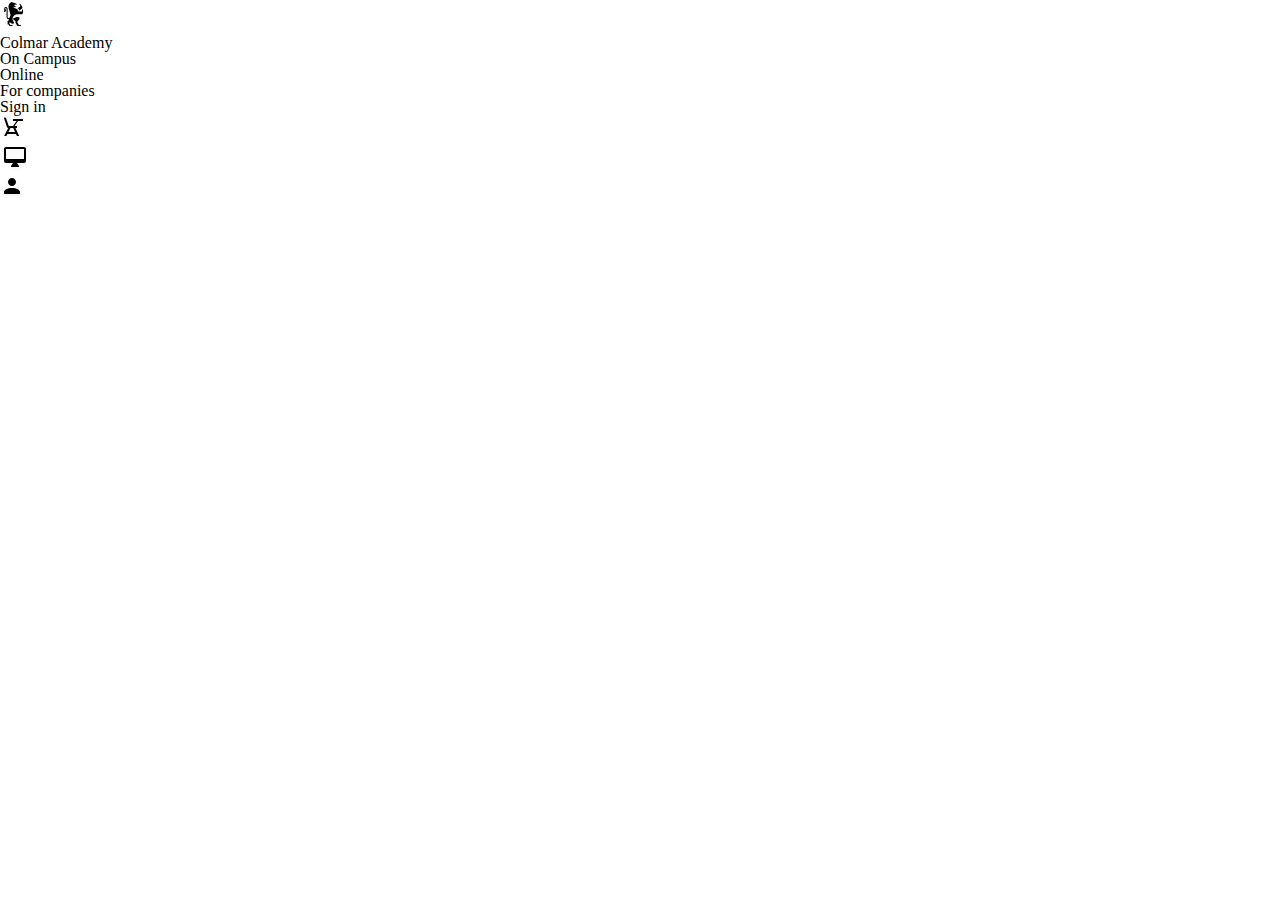
==== index.html @ 5f461669 "Branch of folders made" ====
<!DOCTYPE html>
<html lang="en" dir="ltr">
  <head>
    <meta charset="utf-8">
    <link rel="stylesheet" href="./resources/reset.css">
    <link rel="stylesheet" href="./resources/style.css">
    <title>Colmar Academy</title>
  </head>
  <body>

<!-- Header -->
<div class="header">
  <div class="logo">
    <img src="resources/images/ic-logo.svg" alt="Logo">
    <h3>Colmar Academy</h3>
  </div>
  <nav class="desktop-menu">
    <ul>
      <li>On Campus</li>
      <li>Online</li>
      <li>For companies</li>
      <li>Sign in</li>
    </ul>
  </nav>
  <nav class="mobile-menu">
    <ul>
      <li><img src="resources/images/ic-on-campus.svg" alt=""></li>
      <li><img src="resources/images/ic-online.svg" alt=""></li>
      <li><img src="resources/images/ic-login.svg" alt=""></li>
    </ul>

  </nav>
</div>
  </body>
</html>
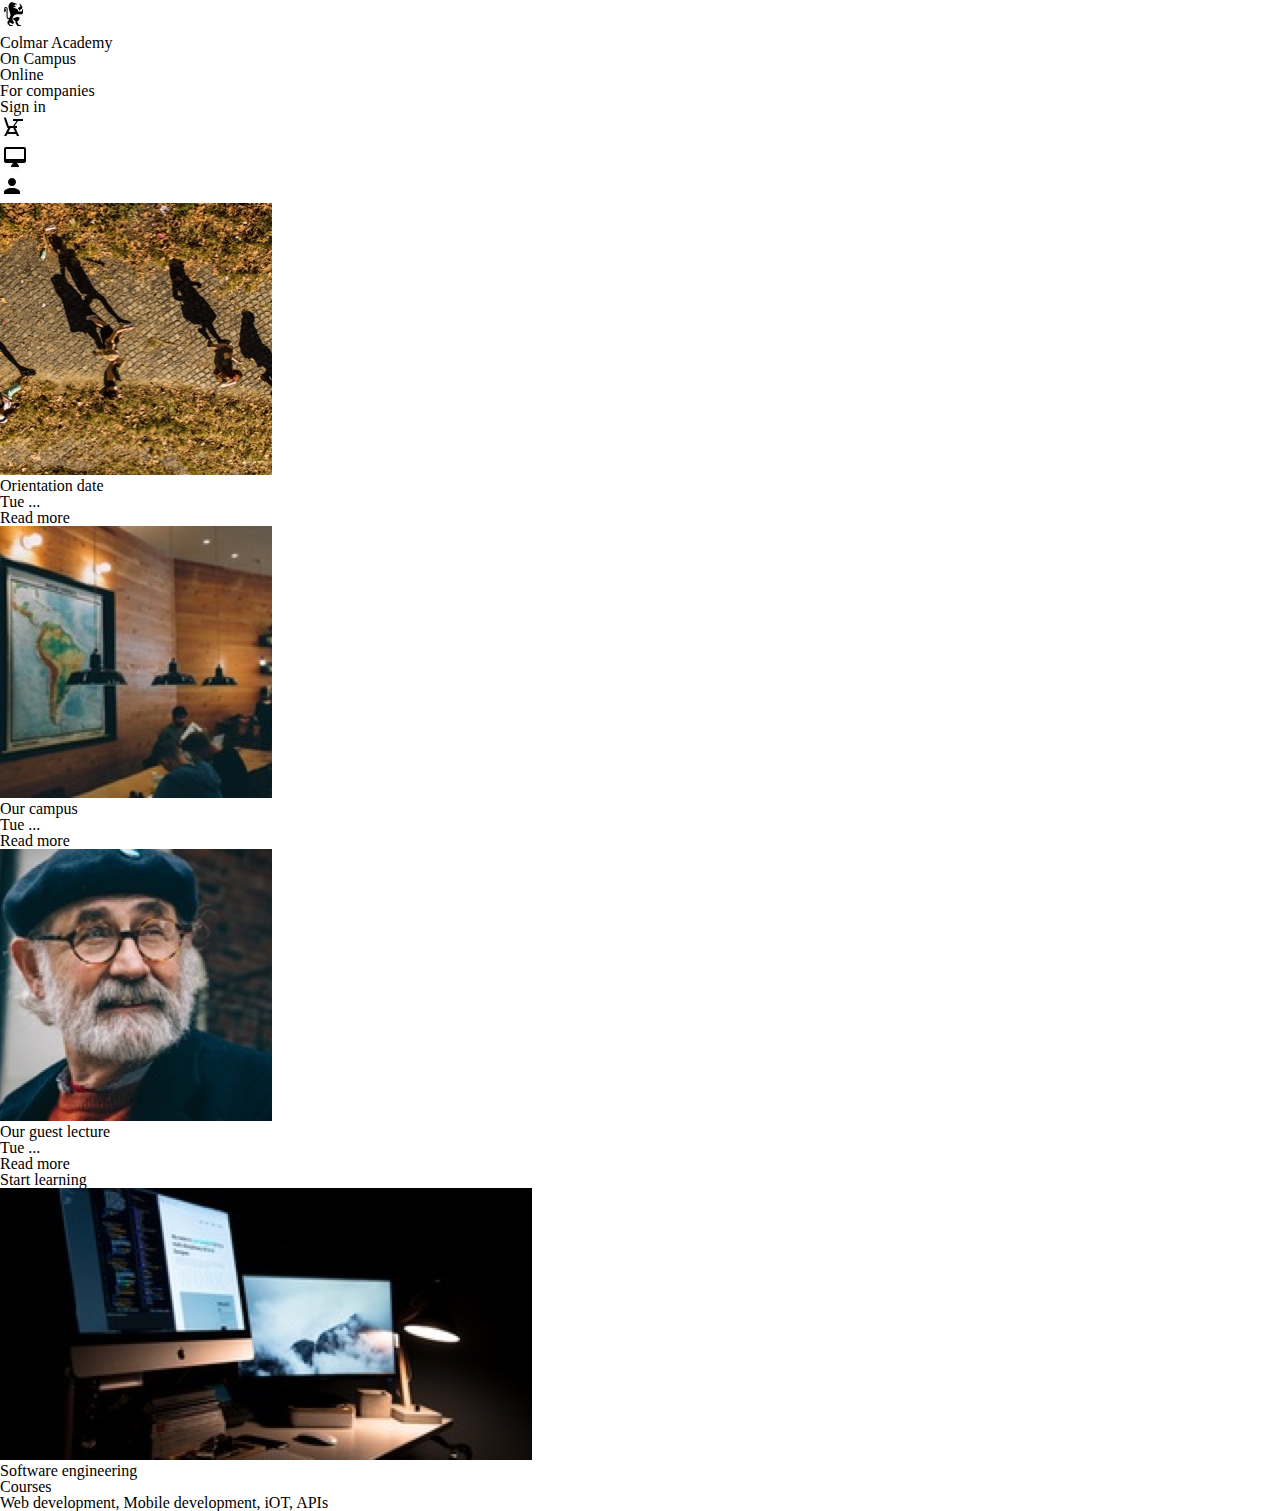
==== commit d08fbe9a: "First text and pictures added." ====
--- a/index.html
+++ b/index.html
@@ -31,5 +31,59 @@
 
   </nav>
 </div>
+
+  <!-- Jumbotron -->
+  <div class="jumbotron">
+
+  </div>
+
+  <!-- News section -->
+  <div class="news-container">
+    <div class="left-container">
+
+    </div>
+    <div class="right-container">
+      <div class="small-container">
+        <img src="resources/images/information-orientation.jpg" alt="">
+        <h2>Orientation date</h2>
+        <p>Tue ...</p>
+        <a href="#">Read more</a>
+      </div>
+      <div class="small-container">
+        <img src="resources/images/information-campus.jpg" alt="">
+        <h2>Our campus</h2>
+        <p>Tue ...</p>
+        <a href="#">Read more</a>
+      </div>
+      <div class="small-container">
+        <img src="resources/images/information-guest-lecture.jpg" alt="">
+        <h2>Our guest lecture</h2>
+        <p>Tue ...</p>
+        <a href="#">Read more</a>
+      </div>
+    </div>
+  </div>
+
+  <!-- Courses -->
+  <div class="course holder">
+    <h1>Start learning</h1>
+    <div class="course">
+      <img src="resources/images/course-software.jpg" alt="">
+      <h2>Software engineering</h2>
+      <h4>Courses</h4>
+      <p>Web development, Mobile development, iOT, APIs</p>
+    </div>
+
+  </div>
+
+  <!-- Thesis -->
+  <div class="thesis">
+    <div class="left-container">
+
+    </div>
+    <div class="right-container">
+
+    </div>
+  </div>
   </body>
 </html>
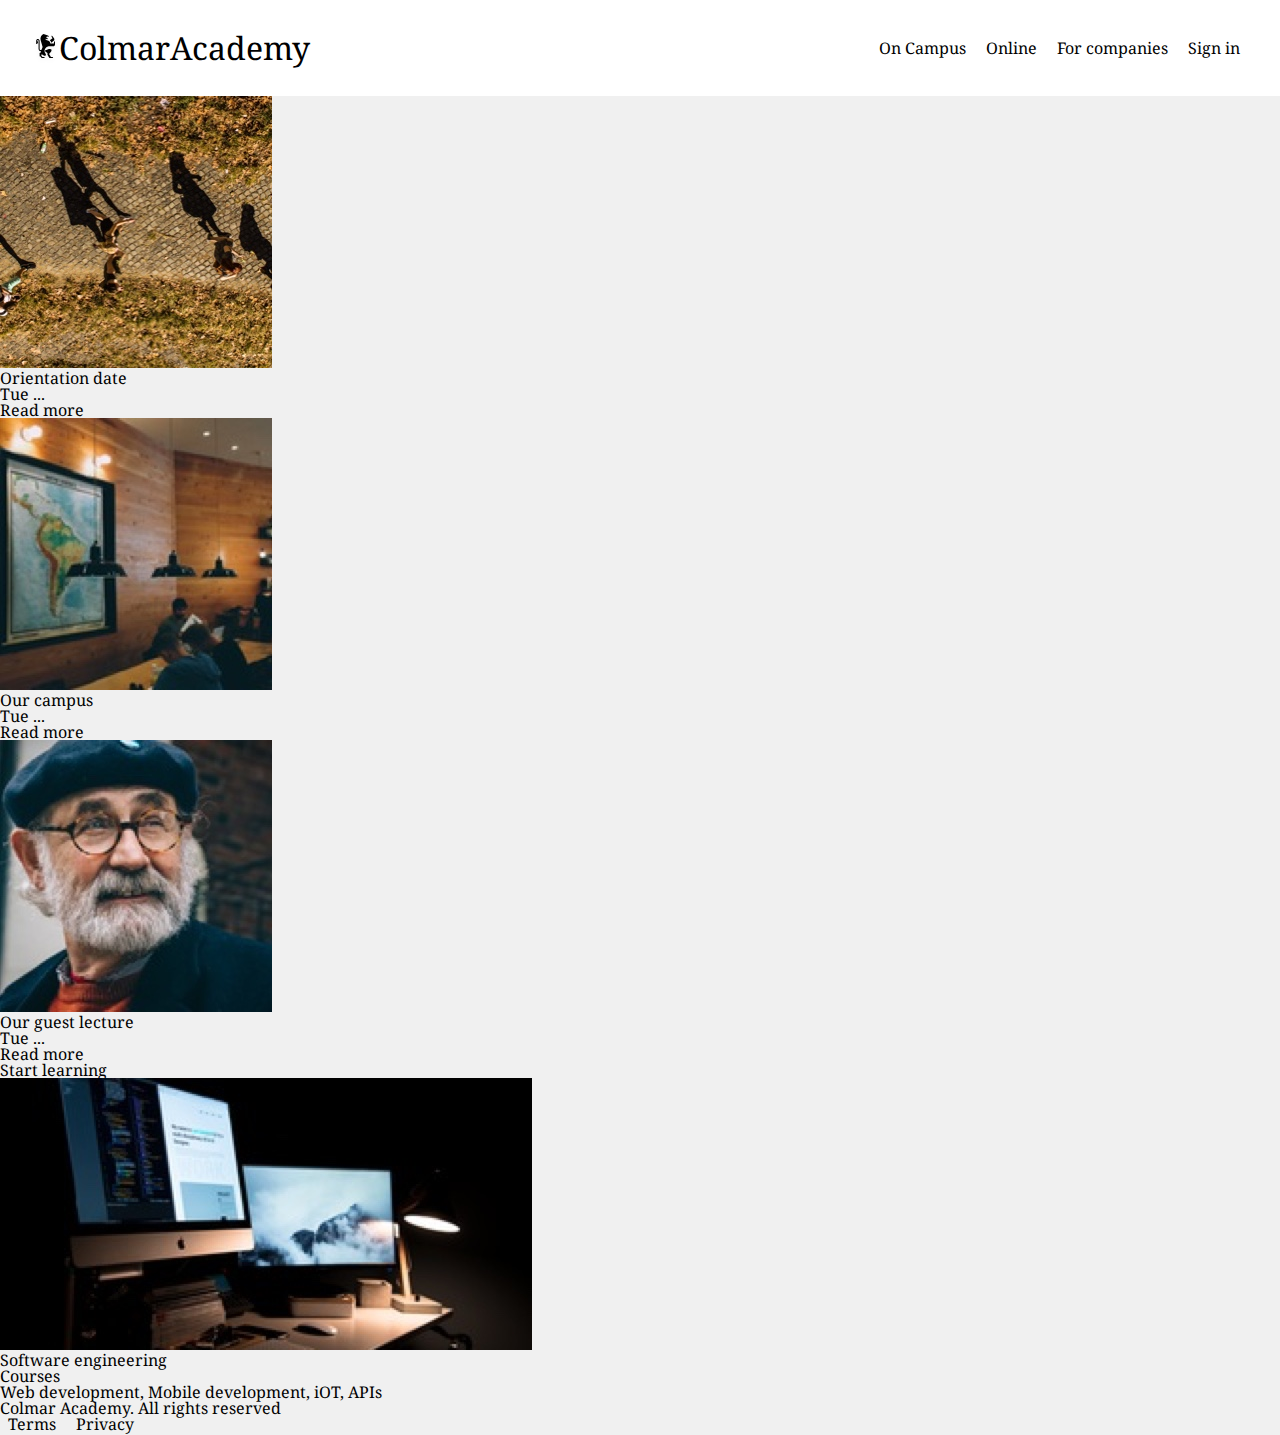
==== commit d6d900a9: "Worked on fonts and header." ====
--- a/index.html
+++ b/index.html
@@ -4,6 +4,7 @@
     <meta charset="utf-8">
     <link rel="stylesheet" href="./resources/reset.css">
     <link rel="stylesheet" href="./resources/style.css">
+    <link href="https://fonts.googleapis.com/css?family=Noto+Serif|Patua+One" rel="stylesheet">
     <title>Colmar Academy</title>
   </head>
   <body>
@@ -12,7 +13,7 @@
 <div class="header">
   <div class="logo">
     <img src="resources/images/ic-logo.svg" alt="Logo">
-    <h3>Colmar Academy</h3>
+    <h3><strong>Colmar</strong>Academy</h3>
   </div>
   <nav class="desktop-menu">
     <ul>
@@ -85,5 +86,18 @@
 
     </div>
   </div>
+
+  <!-- Footer -->
+  <div class="footer">
+    <div class="copyright">
+      <p>Colmar Academy. All rights reserved</p>
+    </div>
+    <div class="legal">
+      <ul>
+        <li>Terms</li>
+        <li>Privacy</li>
+      </ul>
+    </div>
+  </div>
   </body>
 </html>
--- a/resources/style.css
+++ b/resources/style.css
@@ -0,0 +1,46 @@
+html {
+  width: 100%;
+  background-color: rgb(240, 240, 240);
+  font-family: 'Noto Serif', serif;
+  font-size: 16px;
+}
+
+
+h1 h2 h3 h4 {
+  font-family: 'Patua One', sans-serif;
+}
+
+.header {
+  background-color: rgb(255, 255, 255);
+  width: 95%;
+  height: 64px;
+  padding: 1rem 2rem;
+  display: flex;
+  flex-direction: row;
+  justify-content: space-between;
+  align-items: center;
+}
+
+.logo {
+  display: flex;
+  flex-direction: row;
+  justify-content: flex-start;
+  align-items: center;
+}
+
+.logo h3 {
+  font-size: 2rem;
+}
+
+ul {
+  list-style-type: none;
+}
+
+li {
+  display: inline;
+  margin: 0.5rem;
+}
+
+.mobile-menu {
+  display: none;
+}
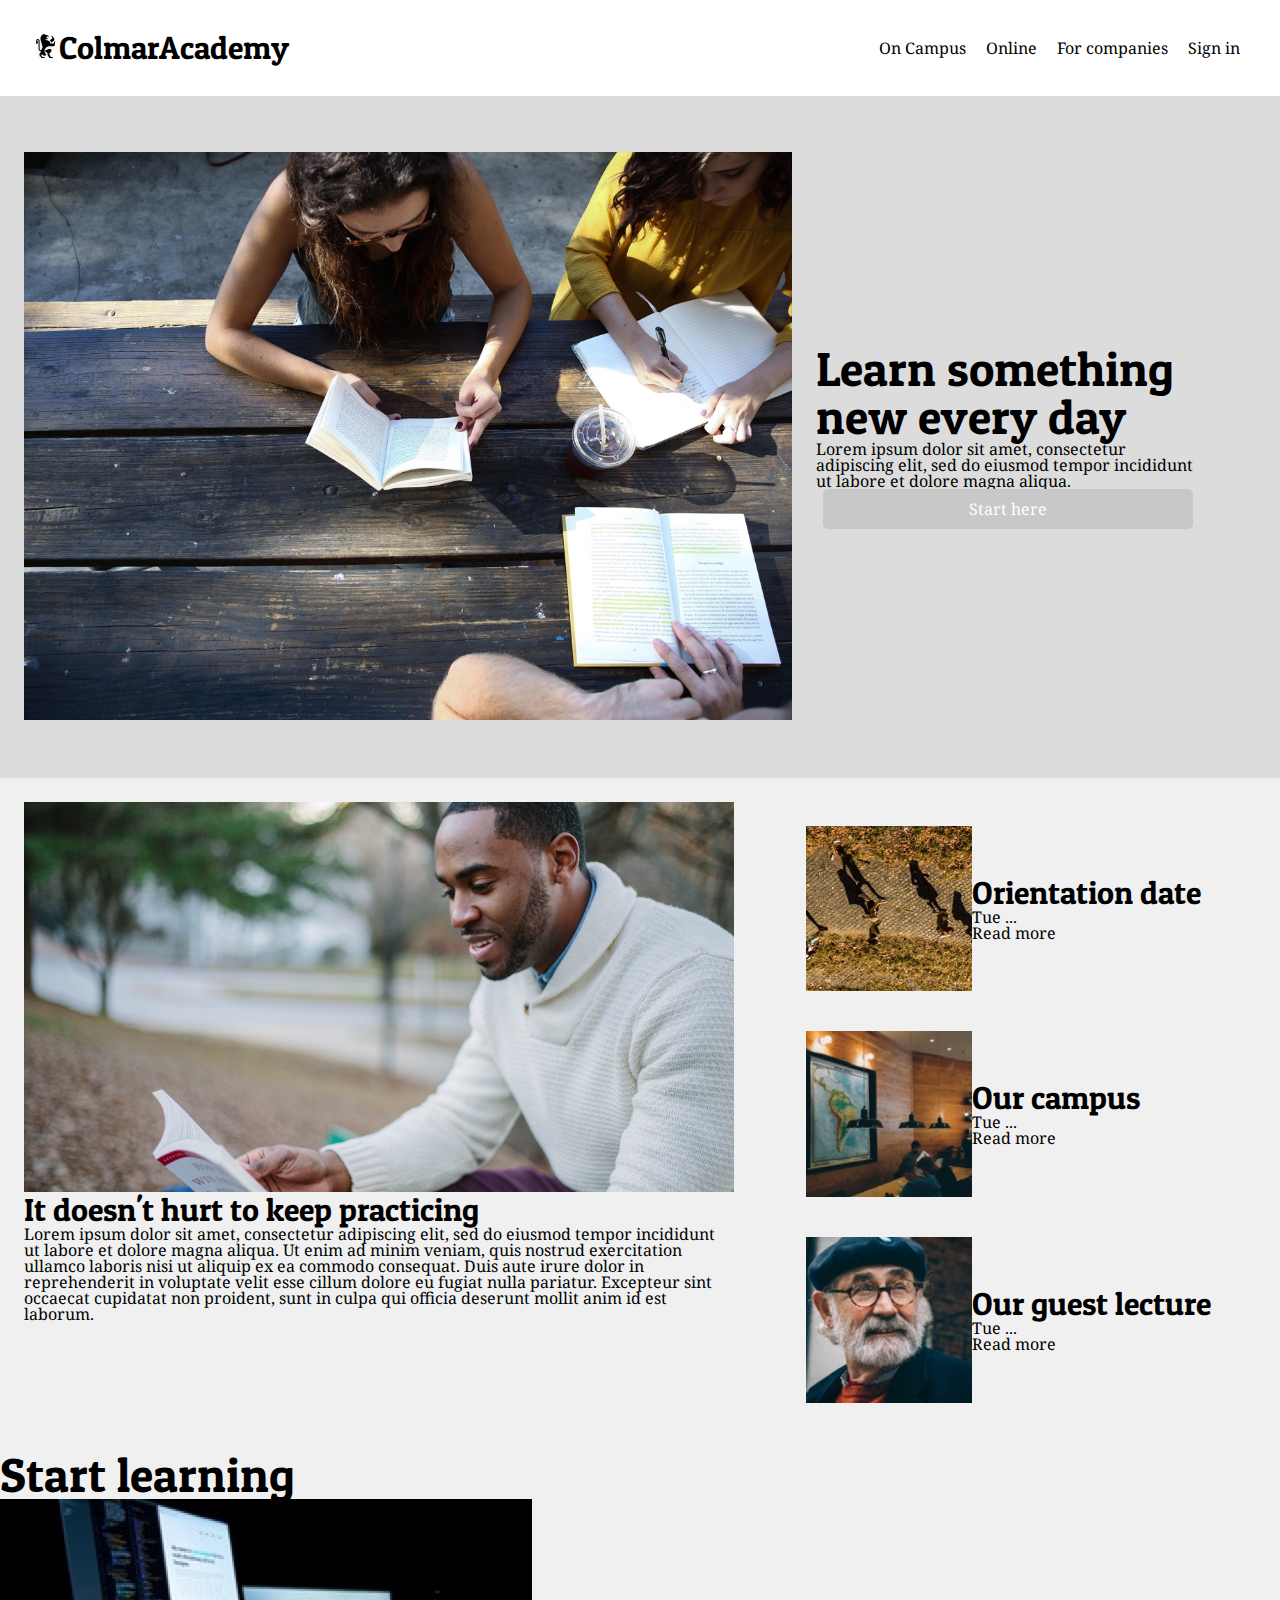
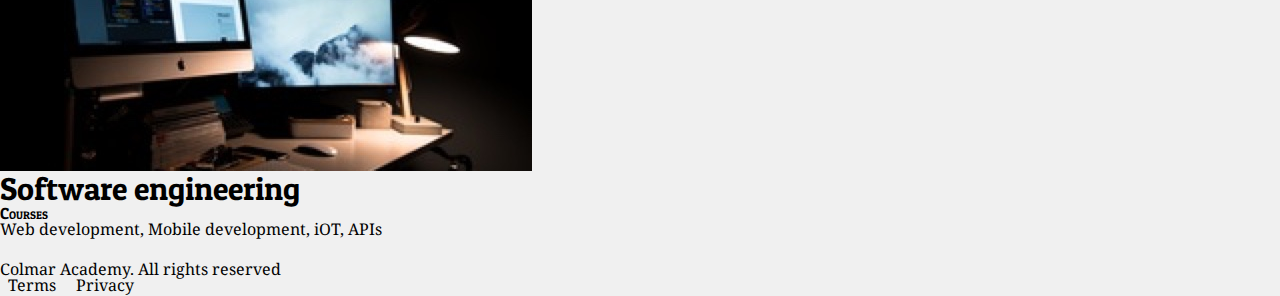
==== commit a4122d7a: "Information part added" ====
--- a/index.html
+++ b/index.html
@@ -35,32 +35,47 @@
 
   <!-- Jumbotron -->
   <div class="jumbotron">
-
+    <div class="left-container">
+      <img src="./resources/images/banner.jpg" alt="">
+    </div>
+    <div class="slogan">
+      <h1>Learn something new every day</h1>
+      <p>Lorem ipsum dolor sit amet, consectetur adipiscing elit, sed do eiusmod tempor incididunt ut labore et dolore magna aliqua.</p>
+      <a href="#">Start here</a>
+    </div>
   </div>
 
   <!-- News section -->
-  <div class="news-container">
+  <div class="information">
     <div class="left-container">
-
+      <img src="resources/images/information-main.jpg" alt="">
+      <h2>It doesn't hurt to keep practicing</h2>
+      <p>Lorem ipsum dolor sit amet, consectetur adipiscing elit, sed do eiusmod tempor incididunt ut labore et dolore magna aliqua. Ut enim ad minim veniam, quis nostrud exercitation ullamco laboris nisi ut aliquip ex ea commodo consequat. Duis aute irure dolor in reprehenderit in voluptate velit esse cillum dolore eu fugiat nulla pariatur. Excepteur sint occaecat cupidatat non proident, sunt in culpa qui officia deserunt mollit anim id est laborum.</p>
     </div>
     <div class="right-container">
       <div class="small-container">
         <img src="resources/images/information-orientation.jpg" alt="">
-        <h2>Orientation date</h2>
-        <p>Tue ...</p>
-        <a href="#">Read more</a>
+        <div class="small-container-text">
+          <h2>Orientation date</h2>
+          <p>Tue ...</p>
+          <a href="#">Read more</a>
+        </div>
       </div>
       <div class="small-container">
         <img src="resources/images/information-campus.jpg" alt="">
-        <h2>Our campus</h2>
-        <p>Tue ...</p>
-        <a href="#">Read more</a>
+        <div class="small-container-text">
+          <h2>Our campus</h2>
+          <p>Tue ...</p>
+          <a href="#">Read more</a>
+        </div>
       </div>
       <div class="small-container">
         <img src="resources/images/information-guest-lecture.jpg" alt="">
-        <h2>Our guest lecture</h2>
-        <p>Tue ...</p>
-        <a href="#">Read more</a>
+        <div class="small-container-text">
+          <h2>Our guest lecture</h2>
+          <p>Tue ...</p>
+          <a href="#">Read more</a>
+        </div>
       </div>
     </div>
   </div>
--- a/resources/style.css
+++ b/resources/style.css
@@ -3,12 +3,30 @@
   background-color: rgb(240, 240, 240);
   font-family: 'Noto Serif', serif;
   font-size: 16px;
+  line-height: 2.5;
 }
 
 
-h1 h2 h3 h4 {
+h1, h2, h3, h4 {
   font-family: 'Patua One', sans-serif;
 }
+
+h1 {
+  font-size: 3rem;
+}
+
+h2 {
+  font-size: 2rem;
+}
+
+h3 h4 {
+  font-size: 1.5rem;
+}
+
+h4 {
+  font-variant: small-caps;
+}
+
 
 .header {
   background-color: rgb(255, 255, 255);
@@ -44,3 +62,76 @@
 .mobile-menu {
   display: none;
 }
+
+/* Mobile devices */
+
+
+.jumbotron {
+  background-color: rgb(220, 220, 220);
+  padding: 2rem 0;
+  display: flex;
+  flex-direction: row;
+  align-items: center;
+}
+
+.slogan {
+  max-width: 30%;
+  display: flex;
+  flex-direction: column;
+  align-items: center;
+}
+
+.slogan a {
+  background-color: rgb(200, 200, 200);
+  padding: 0.75rem;
+  border-radius: 5px;
+  color: rgb(255, 255, 255);
+  width: 90%;
+  text-align: center;
+}
+
+
+.left-container {
+  width: 60%;
+  margin: 1.5rem;
+}
+
+.right-container {
+  width: 40%;
+  margin: 1.5rem;
+}
+
+.left-container img {
+  width: 100%;
+}
+
+.information {
+  background-color: inherit;
+  display: flex;
+  flex-direction: row;
+  align-items: flex-start;
+}
+
+.small-container {
+  max-height: 200px;
+  width: 100%;
+  margin: 0.5rem;
+  overflow: hidden;
+  display: flex;
+  flex-direction: row;
+  padding: 1rem;
+}
+
+.small-container img {
+  width: 35%;
+  height: auto;
+  display: block;
+}
+
+.small-container-text {
+  /*width: 65%;*/
+  display: flex;
+  flex-direction: column;
+  justify-content: center;
+
+}
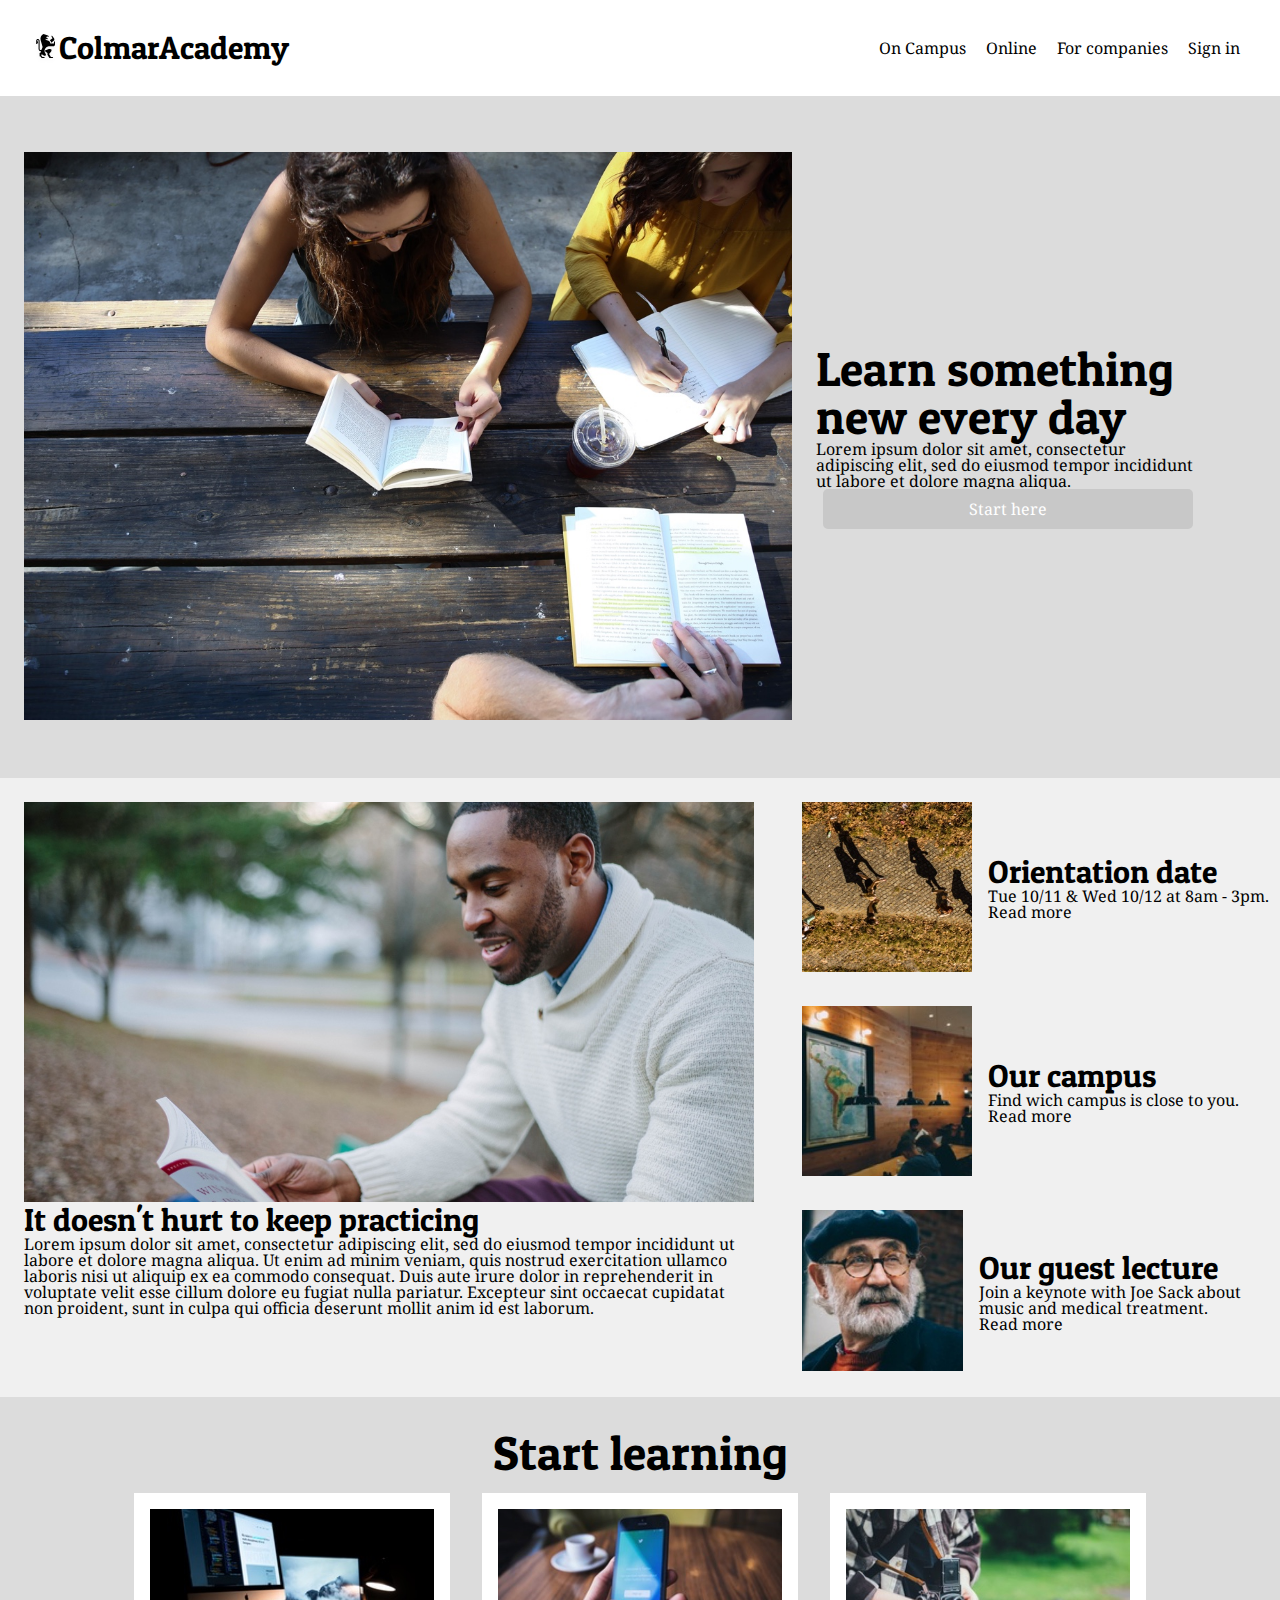
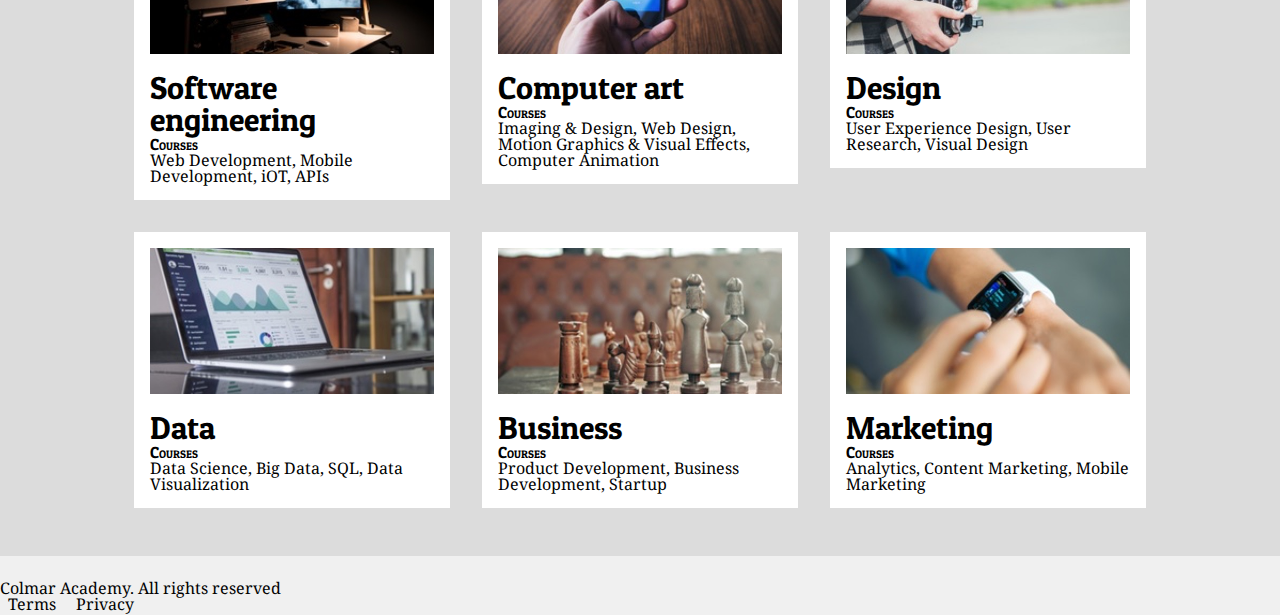
==== commit 423becde: "Courses added." ====
--- a/index.html
+++ b/index.html
@@ -54,42 +54,80 @@
     </div>
     <div class="right-container">
       <div class="small-container">
-        <img src="resources/images/information-orientation.jpg" alt="">
+        <div class="small-image">
+          <img src="resources/images/information-orientation.jpg" alt="">
+        </div>
         <div class="small-container-text">
           <h2>Orientation date</h2>
-          <p>Tue ...</p>
+          <p>Tue 10/11  & Wed 10/12 at 8am - 3pm.</p>
           <a href="#">Read more</a>
         </div>
       </div>
       <div class="small-container">
-        <img src="resources/images/information-campus.jpg" alt="">
+        <div class="small-image">
+            <img src="resources/images/information-campus.jpg" alt="">
+        </div>
         <div class="small-container-text">
           <h2>Our campus</h2>
-          <p>Tue ...</p>
+          <p>Find wich campus is close to you.</p>
           <a href="#">Read more</a>
         </div>
       </div>
       <div class="small-container">
-        <img src="resources/images/information-guest-lecture.jpg" alt="">
+        <div class="small-image">
+            <img src="resources/images/information-guest-lecture.jpg" alt="">
+        </div>
         <div class="small-container-text">
           <h2>Our guest lecture</h2>
-          <p>Tue ...</p>
+          <p>Join a keynote with Joe Sack about music and medical treatment.</p>
           <a href="#">Read more</a>
         </div>
+
       </div>
     </div>
   </div>
 
   <!-- Courses -->
-  <div class="course holder">
+  <div class="course-holder">
     <h1>Start learning</h1>
+    <div class="all-courses">
     <div class="course">
       <img src="resources/images/course-software.jpg" alt="">
       <h2>Software engineering</h2>
       <h4>Courses</h4>
-      <p>Web development, Mobile development, iOT, APIs</p>
+      <p>Web Development, Mobile Development, iOT, APIs</p>
     </div>
-
+    <div class="course">
+      <img src="resources/images/course-computer-art.jpg" alt="">
+      <h2>Computer art</h2>
+      <h4>Courses</h4>
+      <p>Imaging & Design, Web Design, Motion Graphics & Visual Effects, Computer Animation</p>
+    </div>
+    <div class="course">
+      <img src="resources/images/course-design.jpg" alt="">
+      <h2>Design</h2>
+      <h4>Courses</h4>
+      <p>User Experience Design, User Research, Visual Design</p>
+    </div>
+    <div class="course">
+      <img src="resources/images/course-data.jpg" alt="">
+      <h2>Data</h2>
+      <h4>Courses</h4>
+      <p>Data Science, Big Data, SQL, Data Visualization</p>
+    </div>
+    <div class="course">
+      <img src="resources/images/course-business.jpg" alt="">
+      <h2>Business</h2>
+      <h4>Courses</h4>
+      <p>Product Development, Business Development, Startup</p>
+    </div>
+    <div class="course">
+      <img src="resources/images/course-marketing.jpg" alt="">
+      <h2>Marketing</h2>
+      <h4>Courses</h4>
+      <p>Analytics, Content Marketing, Mobile Marketing</p>
+    </div>
+    </div>
   </div>
 
   <!-- Thesis -->
--- a/resources/style.css
+++ b/resources/style.css
@@ -98,7 +98,7 @@
 
 .right-container {
   width: 40%;
-  margin: 1.5rem;
+  margin: 0.5rem;
 }
 
 .left-container img {
@@ -113,25 +113,59 @@
 }
 
 .small-container {
-  max-height: 200px;
+  padding: 16px;
   width: 100%;
-  margin: 0.5rem;
-  overflow: hidden;
   display: flex;
   flex-direction: row;
+  justify-content: flex-start;
+  align-items: center;
+}
+
+.small-image {
+  max-width: 35%;
+  height: auto;
+  overflow: hidden;
+}
+
+.small-image img {
+  width: 100%;
+  height: auto;
+}
+
+.small-container-text {
+  max-width: 65%;
+  padding: 1rem;
+  display: flex;
+  flex-direction: column;
+  justify-content: center;
+}
+
+.course-holder {
+  background-color: rgb(220, 220, 220);
+  padding: 2rem 4.5rem;
+  text-align: center;
+}
+
+.all-courses {
+  display: flex;
+  flex-direction: row;
+  justify-content: center;
+  flex-wrap: wrap;
+  align-items: flex-start;
+  align-content: flex-start;
+
+}
+
+.course {
+  background-color: rgb(255, 255, 255);
+  width: 25%;
+  text-align: left;
+  margin: 1rem;
   padding: 1rem;
 }
 
-.small-container img {
-  width: 35%;
+.course img {
+  width: 100%;
   height: auto;
-  display: block;
+  margin-bottom: 1rem;
 }
-
-.small-container-text {
-  /*width: 65%;*/
-  display: flex;
-  flex-direction: column;
-  justify-content: center;
-
-}
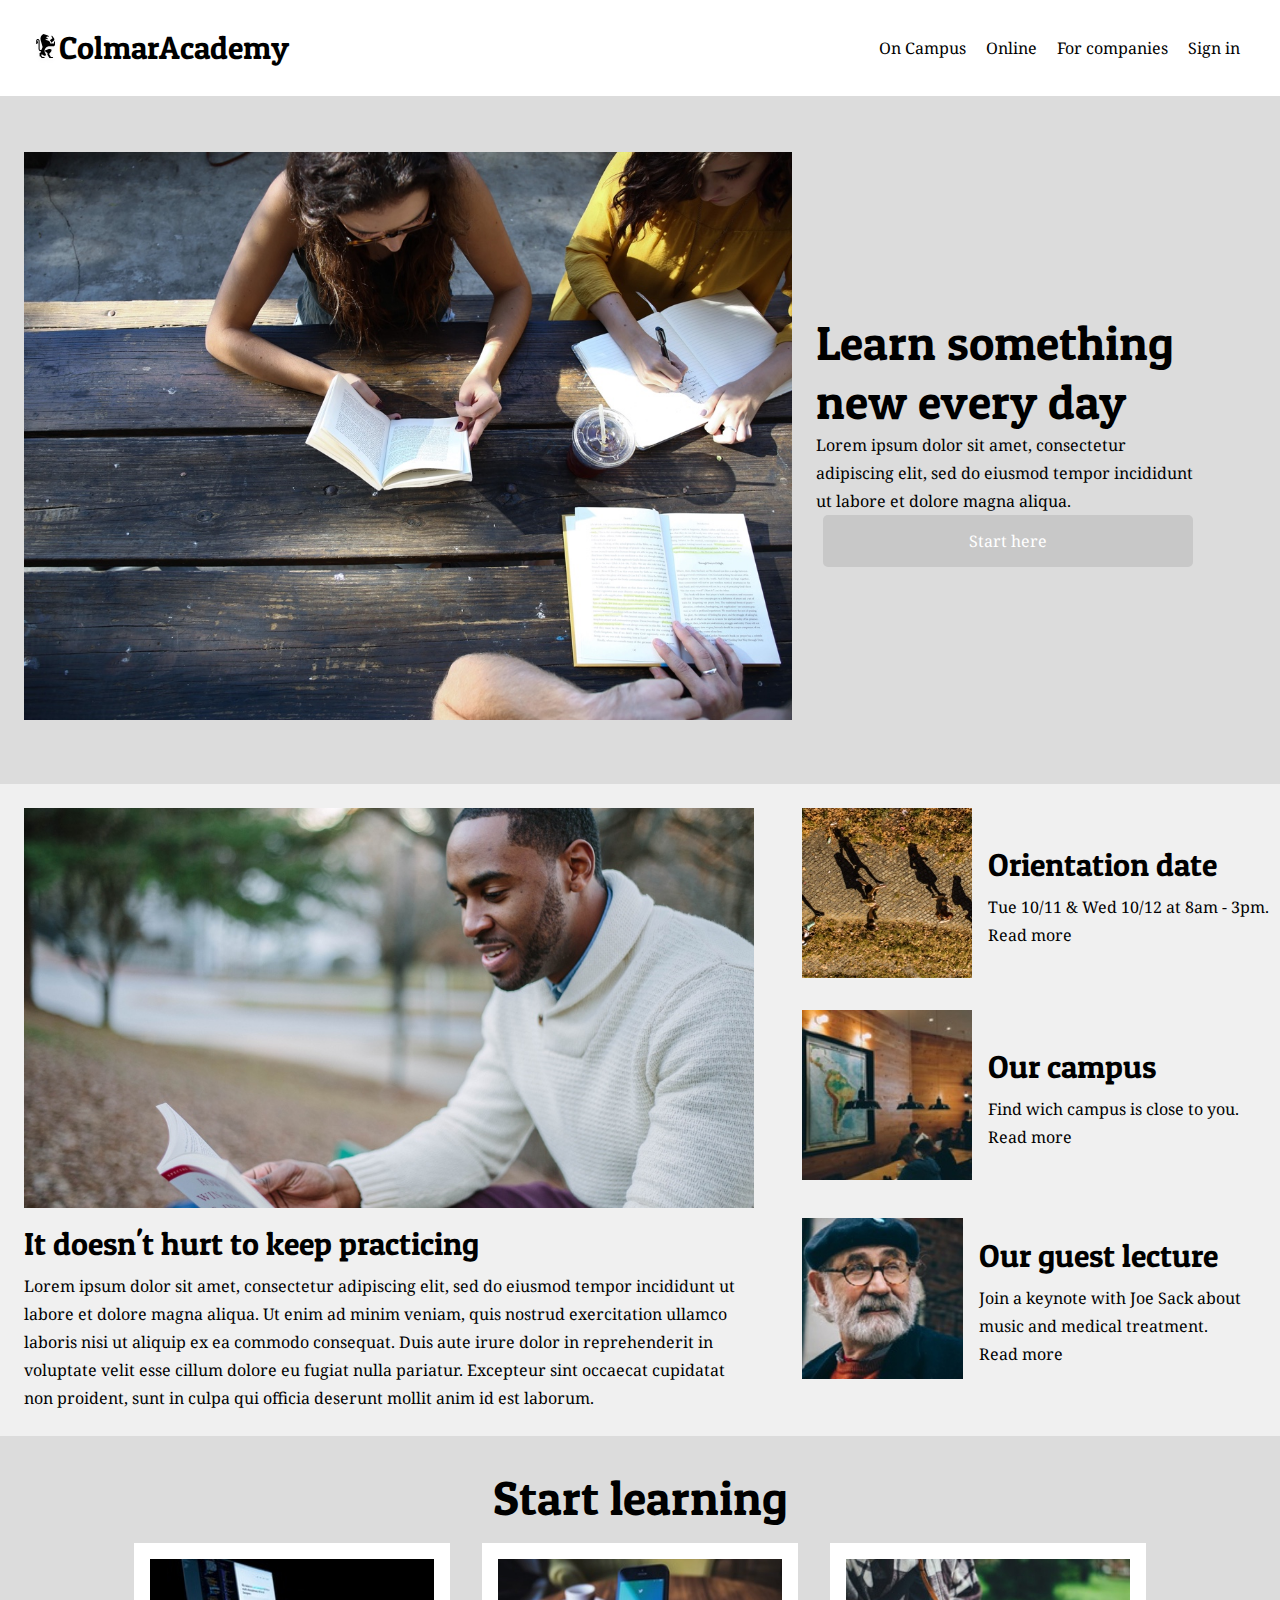
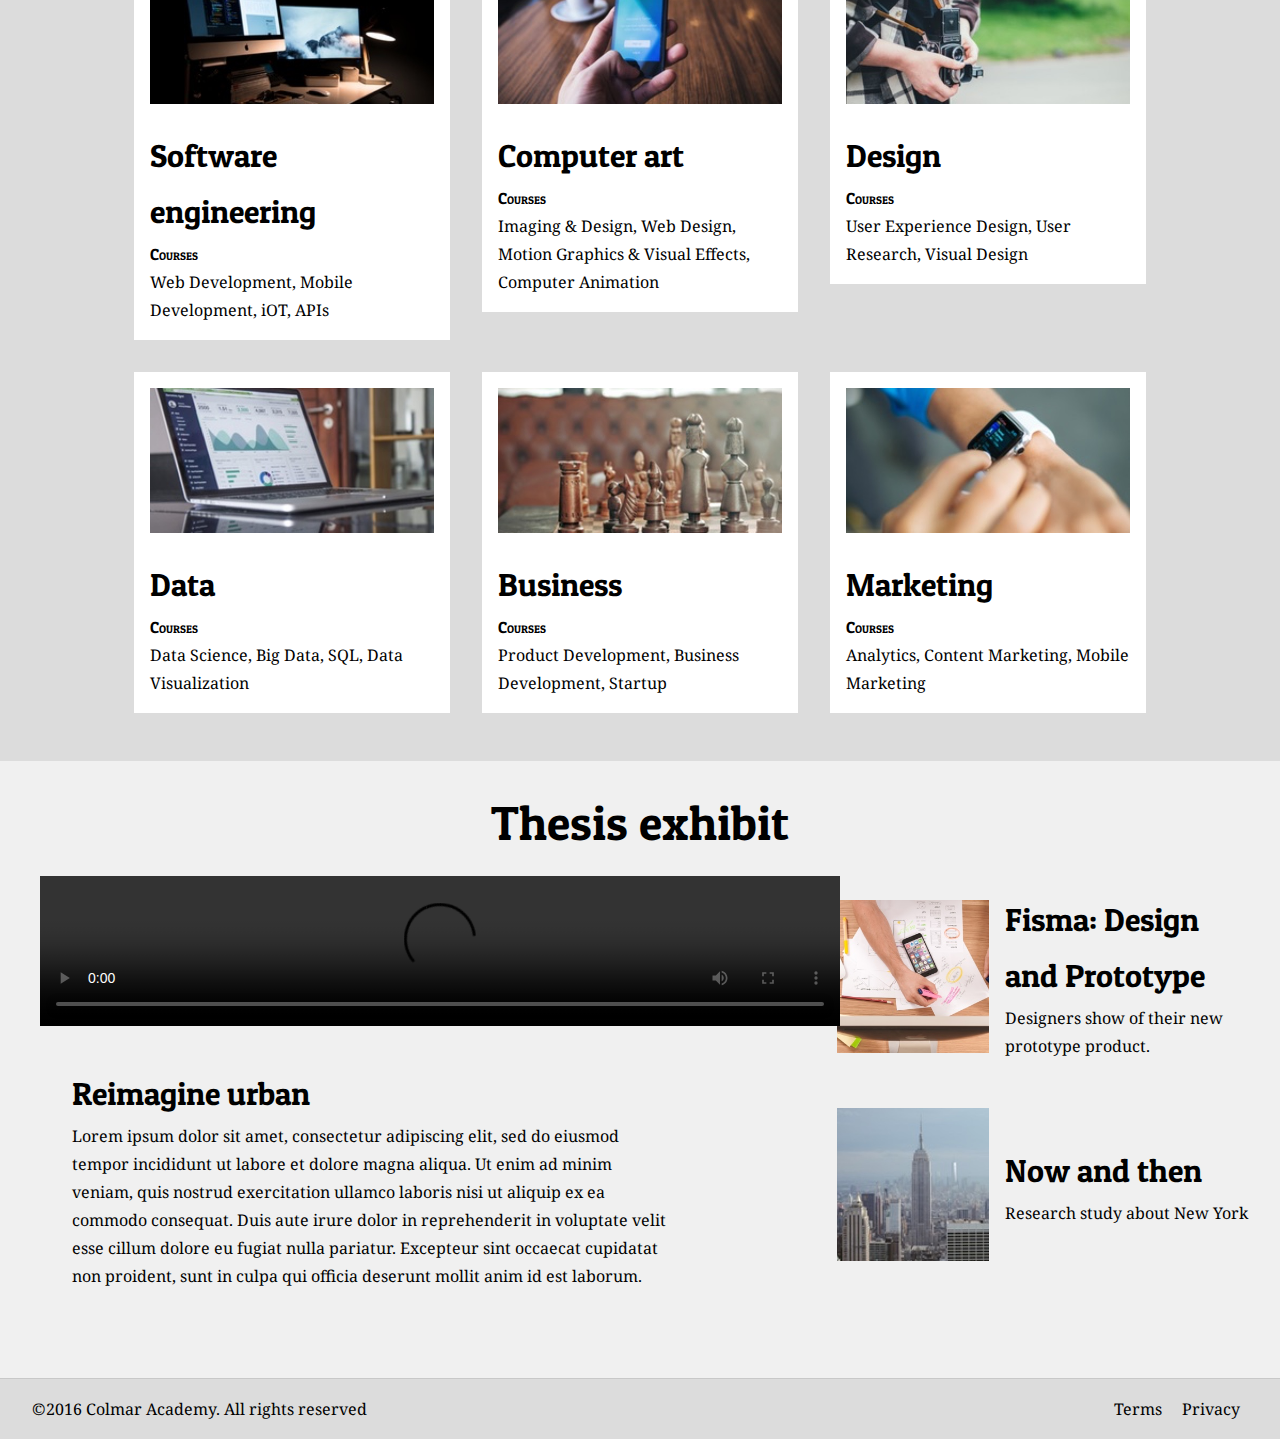
==== commit 93352414: "Desktop version ready." ====
--- a/index.html
+++ b/index.html
@@ -54,13 +54,15 @@
     </div>
     <div class="right-container">
       <div class="small-container">
+
         <div class="small-image">
           <img src="resources/images/information-orientation.jpg" alt="">
         </div>
         <div class="small-container-text">
+          <a href="#">
           <h2>Orientation date</h2>
           <p>Tue 10/11  & Wed 10/12 at 8am - 3pm.</p>
-          <a href="#">Read more</a>
+          Read more</a>
         </div>
       </div>
       <div class="small-container">
@@ -68,9 +70,10 @@
             <img src="resources/images/information-campus.jpg" alt="">
         </div>
         <div class="small-container-text">
-          <h2>Our campus</h2>
+          <a href="#">
+            <h2>Our campus</h2>
           <p>Find wich campus is close to you.</p>
-          <a href="#">Read more</a>
+          Read more</a>
         </div>
       </div>
       <div class="small-container">
@@ -78,9 +81,9 @@
             <img src="resources/images/information-guest-lecture.jpg" alt="">
         </div>
         <div class="small-container-text">
-          <h2>Our guest lecture</h2>
+          <a href="#"><h2>Our guest lecture</h2>
           <p>Join a keynote with Joe Sack about music and medical treatment.</p>
-          <a href="#">Read more</a>
+          Read more</a>
         </div>
 
       </div>
@@ -92,58 +95,95 @@
     <h1>Start learning</h1>
     <div class="all-courses">
     <div class="course">
+      <a href="#">
       <img src="resources/images/course-software.jpg" alt="">
       <h2>Software engineering</h2>
       <h4>Courses</h4>
-      <p>Web Development, Mobile Development, iOT, APIs</p>
+      <p>Web Development, Mobile Development, iOT, APIs</p></a>
     </div>
     <div class="course">
-      <img src="resources/images/course-computer-art.jpg" alt="">
+      <a href="#">
+        <img src="resources/images/course-computer-art.jpg" alt="">
       <h2>Computer art</h2>
       <h4>Courses</h4>
-      <p>Imaging & Design, Web Design, Motion Graphics & Visual Effects, Computer Animation</p>
+      <p>Imaging & Design, Web Design, Motion Graphics & Visual Effects, Computer Animation</p></a>
     </div>
     <div class="course">
+      <a href="#">
       <img src="resources/images/course-design.jpg" alt="">
       <h2>Design</h2>
       <h4>Courses</h4>
-      <p>User Experience Design, User Research, Visual Design</p>
+      <p>User Experience Design, User Research, Visual Design</p></a>
     </div>
     <div class="course">
+      <a href="#">
       <img src="resources/images/course-data.jpg" alt="">
       <h2>Data</h2>
       <h4>Courses</h4>
-      <p>Data Science, Big Data, SQL, Data Visualization</p>
+      <p>Data Science, Big Data, SQL, Data Visualization</p></a>
     </div>
     <div class="course">
+      <a href="#">
       <img src="resources/images/course-business.jpg" alt="">
       <h2>Business</h2>
       <h4>Courses</h4>
-      <p>Product Development, Business Development, Startup</p>
+      <p>Product Development, Business Development, Startup</p></a>
     </div>
     <div class="course">
+      <a href="#">
       <img src="resources/images/course-marketing.jpg" alt="">
       <h2>Marketing</h2>
       <h4>Courses</h4>
-      <p>Analytics, Content Marketing, Mobile Marketing</p>
+      <p>Analytics, Content Marketing, Mobile Marketing</p></a>
     </div>
     </div>
   </div>
 
   <!-- Thesis -->
   <div class="thesis">
+    <h1>Thesis exhibit</h1>
+    <div class="thesis-container">
     <div class="left-container">
-
+      <div class="thesis-video">
+        <video src="resources/videos/thesis.mp4" width="800" controls>
+        </video>
+      </div>
+      <div class="thesis-video-text">
+      <h2>Reimagine urban</h2>
+      <p>Lorem ipsum dolor sit amet, consectetur adipiscing elit, sed do eiusmod tempor incididunt ut labore et dolore magna aliqua. Ut enim ad minim veniam, quis nostrud exercitation ullamco laboris nisi ut aliquip ex ea commodo consequat. Duis aute irure dolor in reprehenderit in voluptate velit esse cillum dolore eu fugiat nulla pariatur. Excepteur sint occaecat cupidatat non proident, sunt in culpa qui officia deserunt mollit anim id est laborum.</p>
+      </div>
     </div>
     <div class="right-container">
+      <div class="small-container">
+        <div class="small-image">
+            <img src="resources/images/thesis-fisma.jpg" alt="">
+        </div>
+        <div class="small-container-text">
+          <a href="#">
+          <h2>Fisma: Design and Prototype</h2>
+          <p>Designers show of their new prototype product.</p></a>
+        </div>
 
+      </div>
+      <div class="small-container">
+        <div class="small-image">
+            <img src="resources/images/thesis-now-and-then.jpg" alt="">
+        </div>
+        <div class="small-container-text">
+          <a href="#">
+          <h2>Now and then</h2>
+          <p>Research study about New York</p></a>
+        </div>
+
+      </div>
+      </div>
     </div>
   </div>
 
   <!-- Footer -->
   <div class="footer">
     <div class="copyright">
-      <p>Colmar Academy. All rights reserved</p>
+      <p>©2016 Colmar Academy. All rights reserved</p>
     </div>
     <div class="legal">
       <ul>
--- a/resources/style.css
+++ b/resources/style.css
@@ -3,9 +3,11 @@
   background-color: rgb(240, 240, 240);
   font-family: 'Noto Serif', serif;
   font-size: 16px;
-  line-height: 2.5;
-}
-
+}
+
+body {
+  line-height: 1.75;
+}
 
 h1, h2, h3, h4 {
   font-family: 'Patua One', sans-serif;
@@ -13,6 +15,7 @@
 
 h1 {
   font-size: 3rem;
+  line-height: normal;
 }
 
 h2 {
@@ -25,6 +28,11 @@
 
 h4 {
   font-variant: small-caps;
+}
+
+a:hover {
+  color: #56B0FF;
+  transition: color 250ms linear 10ms;
 }
 
 
@@ -130,14 +138,13 @@
 .small-image img {
   width: 100%;
   height: auto;
+  display: block;
 }
 
 .small-container-text {
   max-width: 65%;
   padding: 1rem;
-  display: flex;
-  flex-direction: column;
-  justify-content: center;
+  text-align: left;
 }
 
 .course-holder {
@@ -169,3 +176,37 @@
   height: auto;
   margin-bottom: 1rem;
 }
+
+.thesis {
+  padding: 2rem 1rem;
+  text-align: center;
+  background-color: inherit;
+}
+
+.thesis-container {
+  display: flex;
+  flex-direction: row;
+  align-items: flex-start;
+}
+
+.thesis-video {
+  height: auto;
+  max-width: 100%;
+  display: block;
+}
+
+.thesis-video-text {
+  text-align: left;
+  padding: 2rem;
+  max-width: 80%;
+}
+
+.footer {
+  background-color: rgb(220, 220, 220);
+  border-top: rgb(200, 200, 200) solid 1px;
+  padding: 1rem 2rem;
+  display: flex;
+  flex-direction: row;
+  justify-content: space-between;
+  align-items: center;
+}
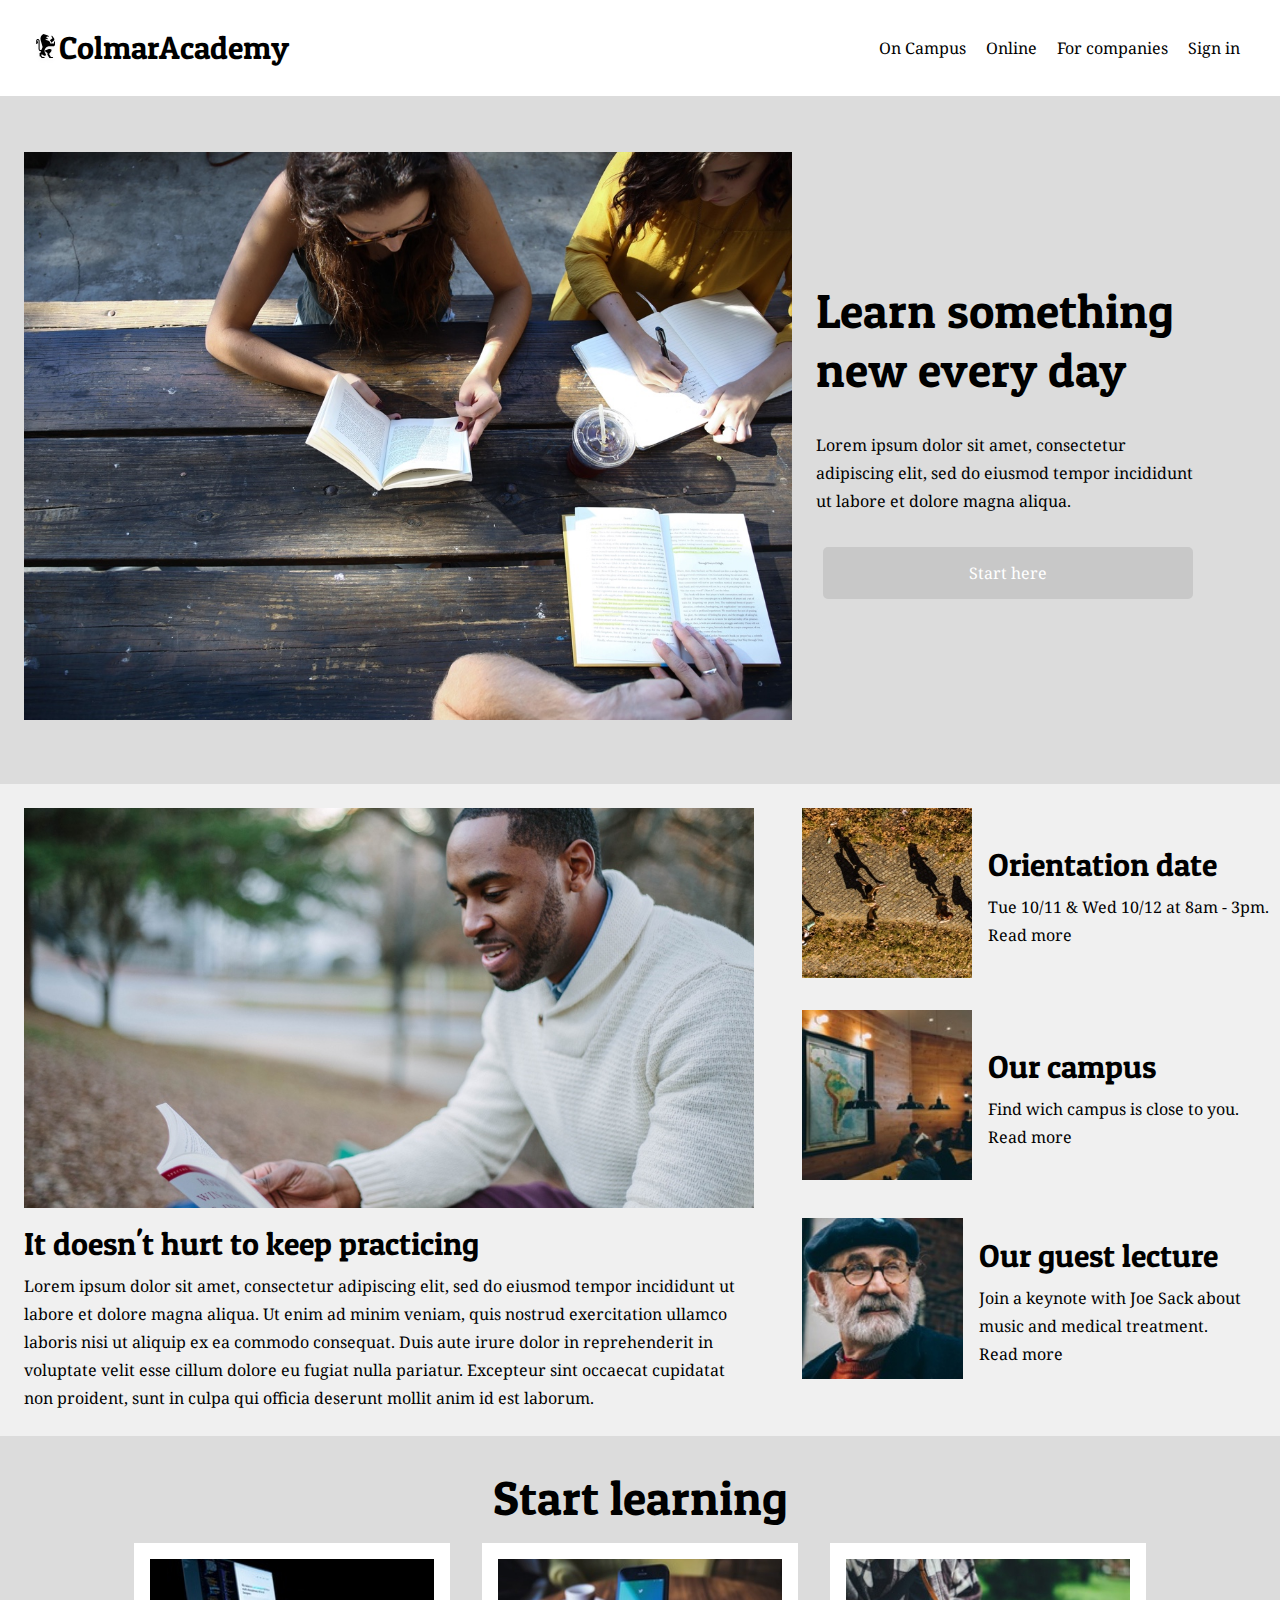
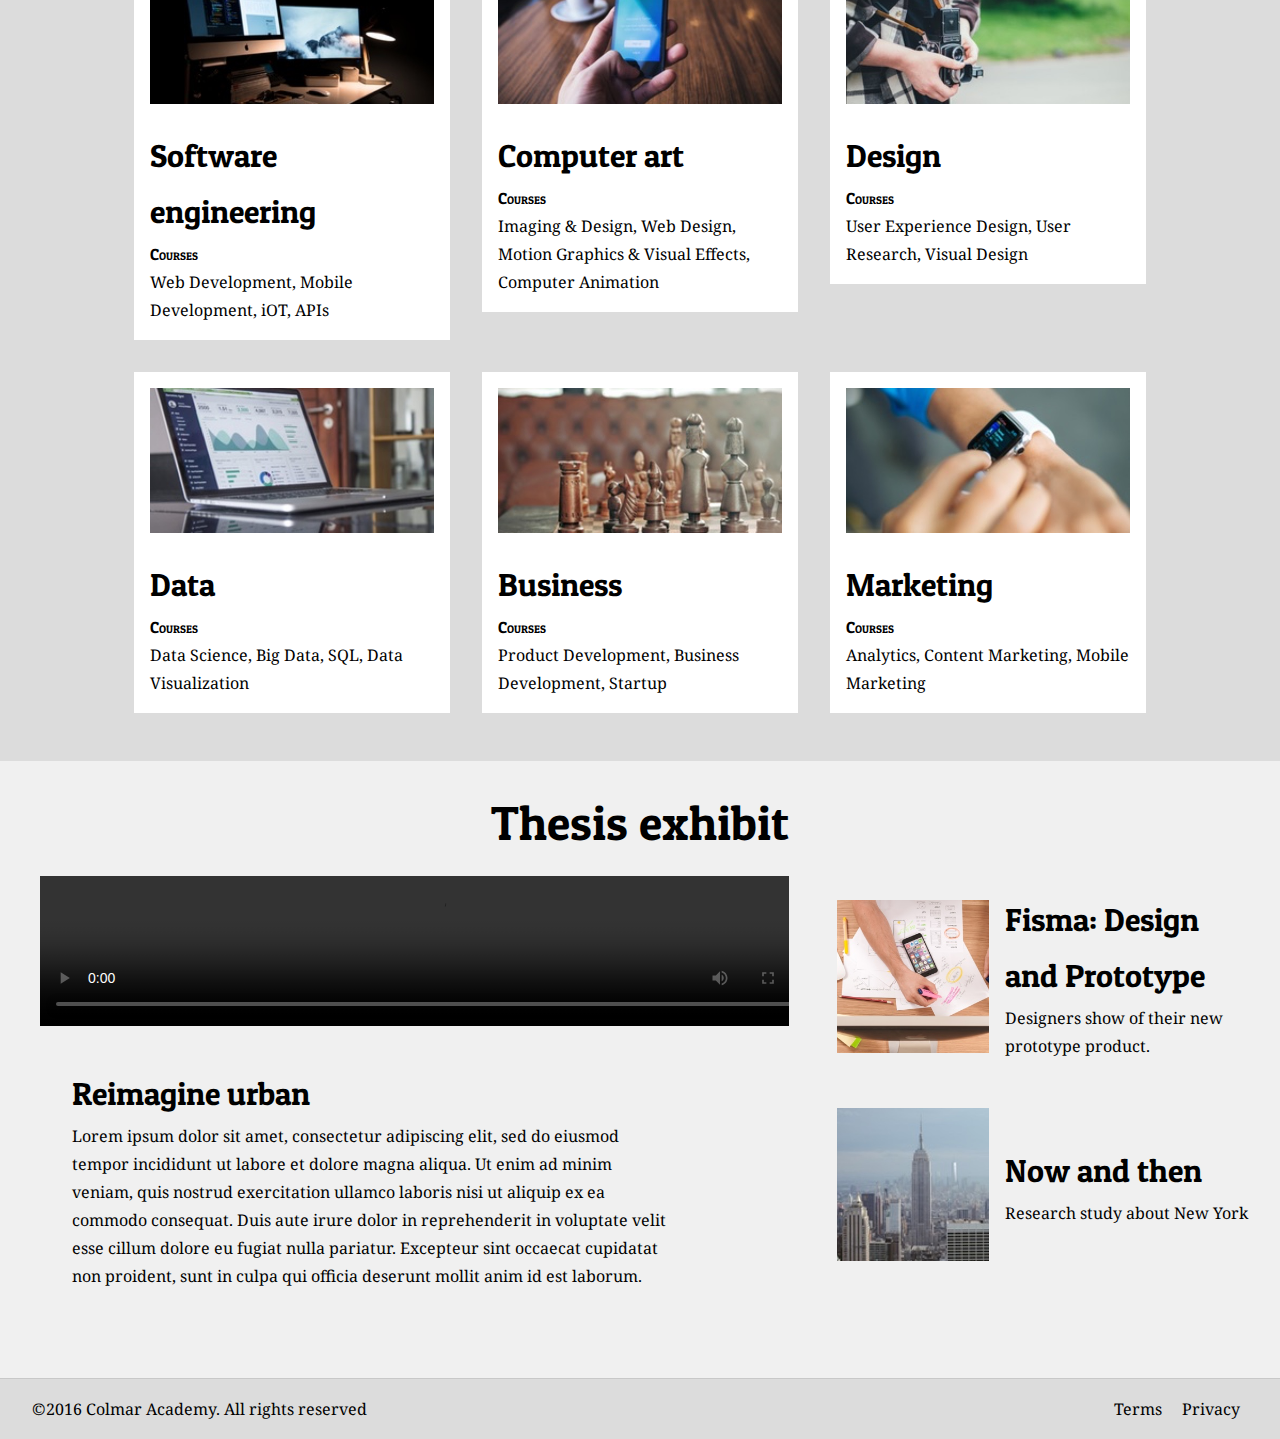
==== commit 8d3f662d: "Responsitivity added" ====
--- a/index.html
+++ b/index.html
@@ -101,6 +101,11 @@
       <h4>Courses</h4>
       <p>Web Development, Mobile Development, iOT, APIs</p></a>
     </div>
+    <div class="course-mobile">
+      <a href="#">
+      <h2>Software engineering</h2>
+      </a>
+    </div>
     <div class="course">
       <a href="#">
         <img src="resources/images/course-computer-art.jpg" alt="">
@@ -108,6 +113,11 @@
       <h4>Courses</h4>
       <p>Imaging & Design, Web Design, Motion Graphics & Visual Effects, Computer Animation</p></a>
     </div>
+    <div class="course-mobile">
+      <a href="#">
+      <h2>Computer art</h2>
+      </a>
+    </div>
     <div class="course">
       <a href="#">
       <img src="resources/images/course-design.jpg" alt="">
@@ -115,6 +125,11 @@
       <h4>Courses</h4>
       <p>User Experience Design, User Research, Visual Design</p></a>
     </div>
+    <div class="course-mobile">
+      <a href="#">
+      <h2>Design</h2>
+      </a>
+    </div>
     <div class="course">
       <a href="#">
       <img src="resources/images/course-data.jpg" alt="">
@@ -122,6 +137,11 @@
       <h4>Courses</h4>
       <p>Data Science, Big Data, SQL, Data Visualization</p></a>
     </div>
+    <div class="course-mobile">
+      <a href="#">
+      <h2>Data</h2>
+      </a>
+    </div>
     <div class="course">
       <a href="#">
       <img src="resources/images/course-business.jpg" alt="">
@@ -129,12 +149,22 @@
       <h4>Courses</h4>
       <p>Product Development, Business Development, Startup</p></a>
     </div>
+    <div class="course-mobile">
+      <a href="#">
+      <h2>Business</h2>
+      </a>
+    </div>
     <div class="course">
       <a href="#">
       <img src="resources/images/course-marketing.jpg" alt="">
       <h2>Marketing</h2>
       <h4>Courses</h4>
       <p>Analytics, Content Marketing, Mobile Marketing</p></a>
+    </div>
+    <div class="course-mobile">
+      <a href="#">
+      <h2>Marketing</h2>
+      </a>
     </div>
     </div>
   </div>
@@ -148,7 +178,7 @@
         <video src="resources/videos/thesis.mp4" width="800" controls>
         </video>
       </div>
-      <div class="thesis-video-text">
+      <div class="thesis-video-text"><!---The video overflows -->
       <h2>Reimagine urban</h2>
       <p>Lorem ipsum dolor sit amet, consectetur adipiscing elit, sed do eiusmod tempor incididunt ut labore et dolore magna aliqua. Ut enim ad minim veniam, quis nostrud exercitation ullamco laboris nisi ut aliquip ex ea commodo consequat. Duis aute irure dolor in reprehenderit in voluptate velit esse cillum dolore eu fugiat nulla pariatur. Excepteur sint occaecat cupidatat non proident, sunt in culpa qui officia deserunt mollit anim id est laborum.</p>
       </div>
--- a/resources/style.css
+++ b/resources/style.css
@@ -71,9 +71,6 @@
   display: none;
 }
 
-/* Mobile devices */
-
-
 .jumbotron {
   background-color: rgb(220, 220, 220);
   padding: 2rem 0;
@@ -83,10 +80,14 @@
 }
 
 .slogan {
-  max-width: 30%;
-  display: flex;
-  flex-direction: column;
-  align-items: center;
+  width: 30%;
+  display: flex;
+  flex-direction: column;
+  align-items: center;
+}
+
+.slogan p {
+  margin: 2rem 0;
 }
 
 .slogan a {
@@ -98,6 +99,13 @@
   text-align: center;
 }
 
+.slogan a:hover {
+  color: rgb(220, 220, 220);
+  background-color: #56B0FF;
+  transition: color 250ms linear 10ms,
+              background-color 250ms linear 10ms;
+}
+
 
 .left-container {
   width: 60%;
@@ -177,6 +185,10 @@
   margin-bottom: 1rem;
 }
 
+.course-mobile {
+  display: none;
+}
+
 .thesis {
   padding: 2rem 1rem;
   text-align: center;
@@ -193,6 +205,7 @@
   height: auto;
   max-width: 100%;
   display: block;
+  overflow: hidden;
 }
 
 .thesis-video-text {
@@ -210,3 +223,75 @@
   justify-content: space-between;
   align-items: center;
 }
+
+/* Mobile devices */
+@media only screen and (max-width: 800px) {
+
+  h1 {
+    font-size: 2rem;
+    line-height: normal;
+  }
+
+  h2 {
+    font-size: 1.5rem;
+  }
+
+  h3 h4 {
+    font-size: 1rem;
+  }
+
+.desktop-menu {
+  display: none;
+}
+
+.mobile-menu {
+  display: block;
+}
+
+.jumbotron {
+  display: flex;
+  flex-direction: column;
+}
+
+.slogan {
+  width: 80%;
+}
+
+.jumbotron .left-container {
+  display: block;
+}
+
+.left-container {
+  display: none;
+}
+
+.right-container {
+  flex-direction: column;
+  justify-content: center;
+  width: 80%;
+}
+
+.all-courses {
+  flex-direction: column;
+  text-align: center;
+  align-content: center;
+}
+
+.course {
+  display: none;
+}
+
+.course-mobile {
+  display: block;
+  width: 60%;
+  background-color: rgb(240, 240, 240);
+  border-radius: 5px;
+  padding: 5px;
+  margin: 10px;
+}
+
+.course-img {
+  max-width: 40%;
+}
+
+}
